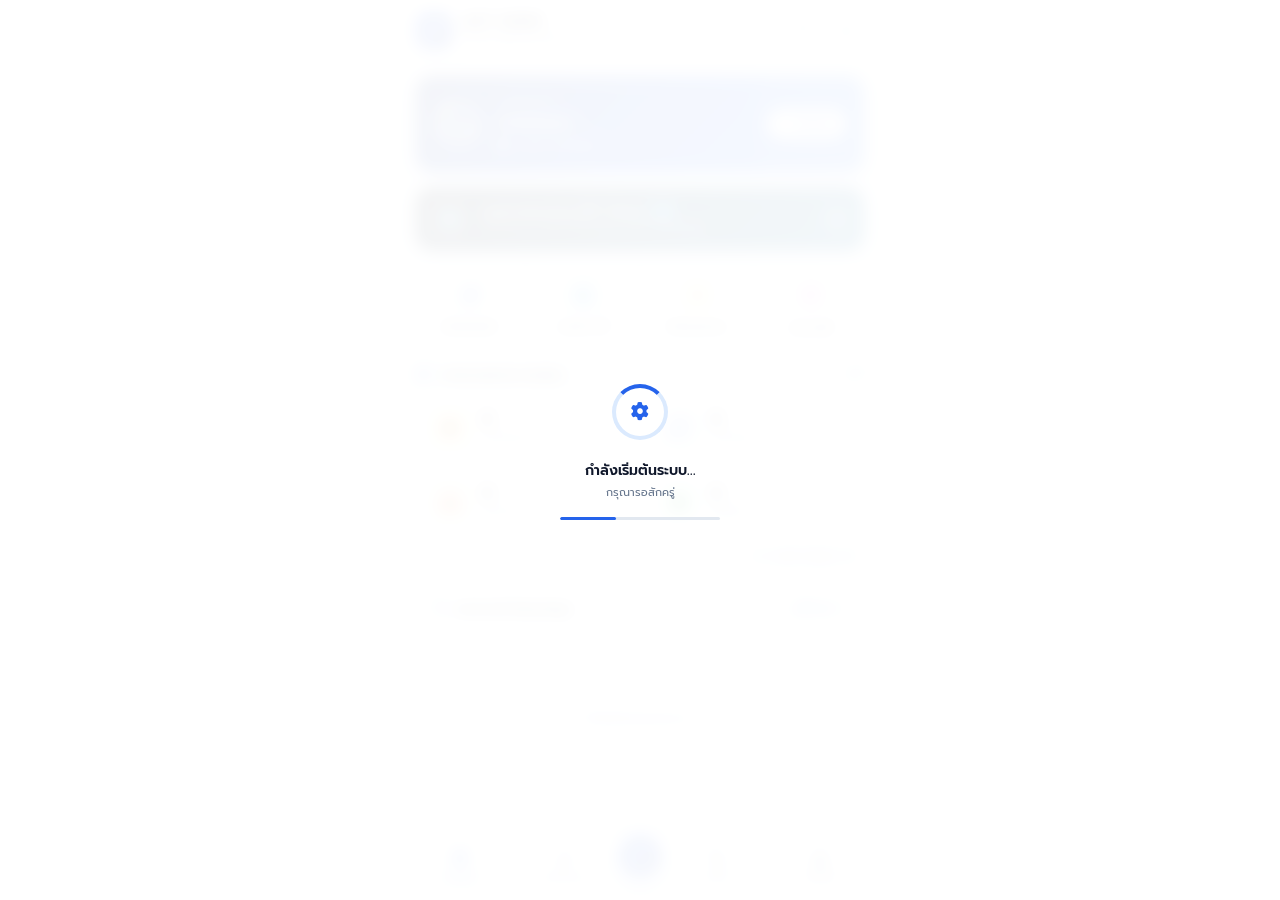
==== index.html @ ccee37ee "Create index.html" ====
<!DOCTYPE html>
<html lang="th">

<head>
  <meta charset="UTF-8" />
  <meta name="viewport" content="width=device-width, initial-scale=1.0" />
  <title>AUT CMMS - แดชบอร์ดระบบแจ้งซ่อม</title>

  <!-- Google Fonts & Central CSS -->
  <link rel="stylesheet" href="css/style.css" />

  <!-- FontAwesome -->
  <link rel="stylesheet" href="https://cdnjs.cloudflare.com/ajax/libs/font-awesome/6.7.2/css/all.min.css" />

  <!-- LINE LIFF SDK -->
  <script charset="utf-8" src="https://static.line-scdn.net/liff/edge/2/sdk.js"></script>
</head>

<body>

  <!-- =========================================================
       LOADING OVERLAY
  ========================================================== -->
  <div id="loadingOverlay">
    <div class="loading-icon-wrapper">
      <div class="loading-spinner"></div>
      <i class="fa-solid fa-gear loading-tool-icon"></i>
    </div>
    <div id="loadingText">กำลังเริ่มต้นระบบ...</div>
    <div id="loadingSubText">กรุณารอสักครู่</div>
    <div class="loading-progress">
      <div class="loading-progress-bar"></div>
    </div>
  </div>

  <!-- =========================================================
       MAIN APP CONTAINER
  ========================================================== -->
  <div class="app-container">

    <!-- Top Header -->
    <header class="app-header">
      <div class="header-brand">
        <div class="header-logo">
          <i class="fa-solid fa-wrench"></i>
        </div>
        <div>
          <h1 class="header-title">AUT CMMS</h1>
          <p class="header-subtitle">Smart Maintenance Service</p>
        </div>
      </div>
      <div class="header-actions">
        <button class="header-icon-btn" onclick="refreshDashboard()" title="รีเฟรชข้อมูล">
          <i class="fa-solid fa-rotate-right"></i>
        </button>
        <a href="profile.html" class="header-icon-btn" title="โปรไฟล์">
          <i class="fa-regular fa-user"></i>
        </a>
      </div>
    </header>

    <!-- Main Content Area -->
    <main class="main-content fade-in">

      <!-- Profile Banner Card -->
      <div class="profile-card">
        <div style="display: flex; align-items: center; gap: 14px; position: relative; z-index: 2;">
          <img id="userAvatar" src="https://ui-avatars.com/api/?name=User&background=2563eb&color=fff" alt="Avatar"
            class="profile-avatar" />
          <div style="flex: 1; min-width: 0;">
            <div style="font-size: 11px; opacity: 0.85; text-transform: uppercase; letter-spacing: 0.5px;">ยินดีต้อนรับ
            </div>
            <div id="userName"
              style="font-size: 16px; font-weight: 700; white-space: nowrap; overflow: hidden; text-overflow: ellipsis;">
              กำลังโหลด...
            </div>
            <div id="userDept" style="font-size: 11.5px; opacity: 0.9; margin-top: 2px;">
              <i class="fa-solid fa-building-user" style="margin-right: 4px;"></i>CMMS Member
            </div>
          </div>
          <a href="create-ticket.html"
            style="background: white; color: #1d4ed8; padding: 7px 12px; border-radius: 20px; font-size: 11px; font-weight: 700; text-decoration: none; display: flex; align-items: center; gap: 5px; box-shadow: 0 4px 10px rgba(0,0,0,0.15);">
            <i class="fa-solid fa-plus"></i> แจ้งซ่อม
          </a>
        </div>
      </div>

      <!-- MT Technician Quick Access Banner (สำหรับช่างซ่อมบำรุง) -->
      <a href="technician.html" style="text-decoration: none; display: block; margin-bottom: 14px;">
        <div style="background: linear-gradient(135deg, #0f172a 0%, #0369a1 100%); border-radius: var(--radius-lg); padding: 12px 14px; color: white; display: flex; align-items: center; justify-content: space-between; box-shadow: 0 4px 14px rgba(3, 105, 161, 0.25);">
          <div style="display: flex; align-items: center; gap: 12px;">
            <div style="width: 38px; height: 38px; border-radius: var(--radius-md); background: rgba(255,255,255,0.18); display: flex; align-items: center; justify-content: center; font-size: 17px; color: #38bdf8;">
              <i class="fa-solid fa-screwdriver-wrench"></i>
            </div>
            <div>
              <div style="font-size: 13px; font-weight: 700; display: flex; align-items: center; gap: 6px;">
                <span>เมนูช่างซ่อมบำรุง (MT View)</span>
                <span style="background: #38bdf8; color: #082f49; font-size: 9.5px; padding: 1px 6px; border-radius: 10px; font-weight: 800;">MT</span>
              </div>
              <div style="font-size: 11px; opacity: 0.85;">จัดการใบงาน PM, ปิดงานซ่อม CM และบันทึกผล</div>
            </div>
          </div>
          <div style="background: rgba(255,255,255,0.2); width: 28px; height: 28px; border-radius: 50%; display: flex; align-items: center; justify-content: center; font-size: 11px;">
            <i class="fa-solid fa-chevron-right"></i>
          </div>
        </div>
      </a>

      <!-- Quick Action Grid -->
      <div class="action-grid" style="grid-template-columns: repeat(4, 1fr);">
        <a href="create-ticket.html" class="action-btn">
          <div class="action-btn-icon" style="background: #eff6ff; color: #2563eb;">
            <i class="fa-solid fa-paper-plane"></i>
          </div>
          <span class="action-btn-label">แจ้งซ่อมใหม่</span>
        </a>

        <a href="technician.html" class="action-btn">
          <div class="action-btn-icon" style="background: #e0f2fe; color: #0284c7;">
            <i class="fa-solid fa-toolbox"></i>
          </div>
          <span class="action-btn-label">งานช่าง MT</span>
        </a>

        <a href="tracking.html" class="action-btn">
          <div class="action-btn-icon" style="background: #fefce8; color: #ca8a04;">
            <i class="fa-solid fa-list-check"></i>
          </div>
          <span class="action-btn-label">ติดตามสถานะ</span>
        </a>

        <button onclick="scanQRToTicket()" class="action-btn" style="border: 1px solid var(--border-color); cursor: pointer; width: 100%;">
          <div class="action-btn-icon" style="background: #fdf4ff; color: #c026d3;">
            <i class="fa-solid fa-qrcode"></i>
          </div>
          <span class="action-btn-label">สแกน QR</span>
        </button>
      </div>

      <!-- Statistics Overview Grid -->
      <div class="card-header" style="margin-top: 6px;">
        <span class="card-title">
          <i class="fa-solid fa-chart-pie" style="color: var(--primary);"></i>
          ภาพรวมสถานะงานซ่อม
        </span>
        <span style="font-size: 11px; color: var(--text-muted);" id="statUpdateDate">วันนี้</span>
      </div>

      <div class="stats-grid">
        <!-- รอดำเนินการ -->
        <a href="tracking.html?status=pending" style="text-decoration: none;" class="stat-box">
          <div class="stat-icon" style="background: #fef3c7; color: #b45309;">
            <i class="fa-solid fa-clock"></i>
          </div>
          <div>
            <div id="statPending" class="stat-value">0</div>
            <div class="stat-label">รอดำเนินการ</div>
          </div>
        </a>

        <!-- กำลังซ่อม -->
        <a href="tracking.html?status=progress" style="text-decoration: none;" class="stat-box">
          <div class="stat-icon" style="background: #dbeafe; color: #1d4ed8;">
            <i class="fa-solid fa-wrench"></i>
          </div>
          <div>
            <div id="statProgress" class="stat-value">0</div>
            <div class="stat-label">กำลังซ่อม</div>
          </div>
        </a>

        <!-- รออะไหล่ -->
        <a href="tracking.html?status=waiting" style="text-decoration: none;" class="stat-box">
          <div class="stat-icon" style="background: #ffedd5; color: #c2410c;">
            <i class="fa-solid fa-boxes-stacked"></i>
          </div>
          <div>
            <div id="statWaiting" class="stat-value">0</div>
            <div class="stat-label">รออะไหล่</div>
          </div>
        </a>

        <!-- เสร็จสิ้น -->
        <a href="tracking.html?status=completed" style="text-decoration: none;" class="stat-box">
          <div class="stat-icon" style="background: #dcfce7; color: #15803d;">
            <i class="fa-solid fa-circle-check"></i>
          </div>
          <div>
            <div id="statCompleted" class="stat-value">0</div>
            <div class="stat-label">เสร็จสิ้น</div>
          </div>
        </a>
      </div>

      <!-- Subtle Rejected Count -->
      <div style="margin-top: -6px; margin-bottom: 12px; display: flex; justify-content: flex-end; align-items: center;">
        <a href="tracking.html?status=rejected" style="display: inline-flex; align-items: center; gap: 6px; font-size: 11.5px; color: var(--text-muted); text-decoration: none; padding: 3px 10px; background: #f8fafc; border: 1px solid var(--border-color); border-radius: var(--radius-full); transition: all 0.2s;">
          <i class="fa-solid fa-ban" style="font-size: 11px; color: #94a3b8;"></i>
          <span>ยกเลิก/ปฏิเสธ:</span>
          <span id="statReject" style="font-weight: 700; color: #64748b;">0</span>
        </a>
      </div>

      <!-- Recent Tickets Section -->
      <div class="card" style="margin-top: 10px;">
        <div class="card-header">
          <span class="card-title">
            <i class="fa-solid fa-clock-rotate-left" style="color: var(--primary);"></i>
            รายการแจ้งซ่อมล่าสุด
          </span>
          <a href="tracking.html"
            style="font-size: 11.5px; color: var(--primary); text-decoration: none; font-weight: 600;">
            ดูทั้งหมด <i class="fa-solid fa-angle-right"></i>
          </a>
        </div>

        <div id="recentTicketsList">
          <div class="empty-state">
            <i class="fa-solid fa-spinner fa-spin"></i>
            <p>กำลังโหลดรายการ...</p>
          </div>
        </div>
      </div>

    </main>

    <!-- Bottom Navigation Bar -->
    <nav class="bottom-nav">
      <a href="index.html" class="nav-item active">
        <i class="fa-solid fa-house"></i>
        <span>หน้าหลัก</span>
      </a>

      <a href="tracking.html" class="nav-item">
        <i class="fa-solid fa-list-check"></i>
        <span>ติดตามงาน</span>
      </a>

      <a href="create-ticket.html" class="nav-item-highlight" title="แจ้งซ่อม">
        <i class="fa-solid fa-plus"></i>
      </a>

      <a href="tracking.html?filter=history" class="nav-item">
        <i class="fa-solid fa-clock-rotate-left"></i>
        <span>ประวัติ</span>
      </a>

      <a href="profile.html" class="nav-item">
        <i class="fa-solid fa-user"></i>
        <span>โปรไฟล์</span>
      </a>
    </nav>

  </div>

  <!-- Shared Scripts -->
  <script src="js/liff-auth.js"></script>
  <script src="js/api.js"></script>

  <script>
    let activeUser = null;

    // เริ่มต้นระบบ LIFF เมื่อเปิดหน้า
    window.addEventListener("load", async () => {
      LiffAuth.showLoading("กำลังโหลดแดชบอร์ด...", "กรุณารอสักครู่");

      try {
        activeUser = await LiffAuth.init({
          requiredAuth: false,
          onReady: (user) => {
            renderUserProfile(user);
          }
        });

        await loadDashboardData();
      } catch (err) {
        console.error("Dashboard Init Error:", err);
      } finally {
        LiffAuth.hideLoading();
      }
    });

    function renderUserProfile(user) {
      if (!user) return;
      const nameEl = document.getElementById("userName");
      const avatarEl = document.getElementById("userAvatar");
      const deptEl = document.getElementById("userDept");

      // ตรวจสอบข้อมูลจาก Sheet Users cache ถ้ามี
      let sheetProfile = {};
      if (user.userId) {
        try {
          const cached = localStorage.getItem(`cmms_user_sheet_${user.userId}`);
          if (cached) sheetProfile = JSON.parse(cached);
        } catch (e) { }
      }

      const displayName = sheetProfile.display_name || user.display_name || user.displayName || "ผู้ใช้งาน LINE";
      const deptCode = sheetProfile.dept_code || user.dept_code || "";
      const avatarUrl = sheetProfile.picture_url || user.pictureUrl || "";

      if (nameEl) nameEl.textContent = displayName;
      if (avatarEl && avatarUrl) avatarEl.src = avatarUrl;
      if (deptEl) {
        deptEl.innerHTML = `<i class="fa-solid fa-building-user" style="margin-right: 4px;"></i>${deptCode ? `แผนก ${deptCode}` : "CMMS Member"}`;
      }
    }

    async function loadDashboardData() {
      const userId = activeUser ? activeUser.userId : "";

      try {
        // ดึงรายการงานเพื่อคำนวณสถิติและแสดงรายการล่าสุด
        const res = await CmmsApi.getTickets(userId);

        let tickets = [];
        if (res && res.status === "success" && Array.isArray(res.data)) {
          tickets = res.data;
        } else if (Array.isArray(res)) {
          tickets = res;
        }

        renderStats(tickets);
        renderRecentTickets(tickets);

      } catch (e) {
        console.warn("Could not fetch remote tickets, displaying fallback state:", e);
        renderRecentTickets([]);
      }
    }

    function renderStats(tickets) {
      let pending = 0;
      let progress = 0;
      let waiting = 0;
      let completed = 0;
      let reject = 0;

      tickets.forEach(t => {
        const s = (t.status || t.Status || "").toLowerCase();
        if (s.includes("wait") || s.includes("รออะไหล่")) {
          waiting++;
        } else if (s.includes("prog") || s.includes("ซ่อม") || s.includes("กำลัง")) {
          progress++;
        } else if (s.includes("comp") || s.includes("เสร็จ") || s.includes("เรียบร้อย") || s.includes("done")) {
          completed++;
        } else if (s.includes("reject") || s.includes("ยกเลิก") || s.includes("ปฏิเสธ") || s.includes("ไม่อนุมัติ")) {
          reject++;
        } else if (s.includes("pending") || s.includes("รอดำเนินการ")) {
          pending++;
        } else {
          pending++;
        }
      });

      document.getElementById("statPending").textContent = pending;
      document.getElementById("statProgress").textContent = progress;
      document.getElementById("statWaiting").textContent = waiting;
      document.getElementById("statCompleted").textContent = completed;
      if (document.getElementById("statReject")) {
        document.getElementById("statReject").textContent = reject;
      }
    }

    function renderRecentTickets(tickets) {
      const listEl = document.getElementById("recentTicketsList");
      if (!listEl) return;

      if (!tickets || tickets.length === 0) {
        listEl.innerHTML = `
          <div class="empty-state">
            <i class="fa-solid fa-inbox"></i>
            <p style="font-size: 12px; margin-top: 4px;">ยังไม่มีรายการแจ้งซ่อม</p>
            <a href="create-ticket.html" class="btn-primary" style="margin-top: 12px; display: inline-flex; width: auto; padding: 6px 16px; font-size: 12px; text-decoration: none;">
              <i class="fa-solid fa-plus"></i> เริ่มต้นแจ้งซ่อม
            </a>
          </div>
        `;
        return;
      }

      // แสดง 3-5 รายการล่าสุด
      const recents = tickets.slice(0, 4);
      let html = "";

      recents.forEach(t => {
        const ticketNo = t.ticketNo || t.id || t.TicketNo || "TICKET";
        const asset = t.assetCode || t.machineName || t.AssetCode || "เครื่องจักรทั่วไป";
        const desc = t.symptom || t.description || t.Problem || "-";
        const date = t.date || t.createdAt || t.Date || "";
        const status = t.status || t.Status || "รอดำเนินการ";

        let badgeClass = "badge-pending";
        const s = status.toLowerCase();
        if (s.includes("กำลัง") || s.includes("prog")) badgeClass = "badge-progress";
        else if (s.includes("รอ") && s.includes("อะไหล่")) badgeClass = "badge-waiting";
        else if (s.includes("เสร็จ") || s.includes("comp")) badgeClass = "badge-completed";
        else if (s.includes("ยกเลิก") || s.includes("reject")) badgeClass = "badge-rejected";

        html += `
          <div class="ticket-card" onclick="window.location.href='tracking.html?ticket=${encodeURIComponent(ticketNo)}'">
            <div class="ticket-header">
              <span class="ticket-no">#${ticketNo}</span>
              <span class="badge ${badgeClass}">${status}</span>
            </div>
            <div class="ticket-body">
              <div style="font-weight: 600; color: var(--text-main); margin-bottom: 2px;">
                <i class="fa-solid fa-cube" style="color: var(--primary); margin-right: 4px; font-size: 11px;"></i>
                ${asset}
              </div>
              <div style="font-size: 11.5px; color: var(--text-muted); line-height: 1.4;">
                ${desc}
              </div>
            </div>
            <div class="ticket-footer">
              <span><i class="fa-regular fa-clock" style="margin-right: 3px;"></i>${date}</span>
              <span style="color: var(--primary); font-weight: 600;">ดูรายละเอียด <i class="fa-solid fa-chevron-right" style="font-size: 9px;"></i></span>
            </div>
          </div>
        `;
      });

      listEl.innerHTML = html;
    }

    async function scanQRToTicket() {
      try {
        const scanned = await LiffAuth.scanQRCode();
        if (scanned) {
          window.location.href = `create-ticket.html?asset=${encodeURIComponent(scanned)}`;
        }
      } catch (e) {
        alert(e.message || "ไม่สามารถเปิดกล้องสแกน QR ได้");
      }
    }

    async function refreshDashboard() {
      LiffAuth.showLoading("กำลังอัปเดตข้อมูล...", "กรุณารอสักครู่");
      await loadDashboardData();
      LiffAuth.hideLoading();
    }
  </script>
</body>

</html>
---- css/style.css ----
/* ==========================================================================
   AUT CMMS - Smart Service Central Stylesheet
   ========================================================================== */

@import url('https://fonts.googleapis.com/css2?family=Prompt:wght@300;400;500;600;700&display=swap');

:root {
  --primary: #2563eb;
  --primary-hover: #1d4ed8;
  --primary-light: #eff6ff;
  --primary-gradient: linear-gradient(135deg, #2563eb 0%, #1d4ed8 50%, #1e40af 100%);
  --secondary: #64748b;
  --success: #10b981;
  --success-light: #ecfdf5;
  --warning: #f59e0b;
  --warning-light: #fffbeb;
  --danger: #ef4444;
  --danger-light: #fef2f2;
  --info: #06b6d4;
  --info-light: #ecfeff;
  
  --bg-main: #f8fafc;
  --bg-card: #ffffff;
  --text-main: #0f172a;
  --text-muted: #64748b;
  --text-sub: #94a3b8;
  --border-color: #e2e8f0;
  
  --shadow-sm: 0 1px 2px 0 rgb(0 0 0 / 0.05);
  --shadow-md: 0 4px 6px -1px rgb(0 0 0 / 0.1), 0 2px 4px -2px rgb(0 0 0 / 0.1);
  --shadow-lg: 0 10px 15px -3px rgb(0 0 0 / 0.1), 0 4px 6px -4px rgb(0 0 0 / 0.1);
  --shadow-glow: 0 10px 25px -5px rgba(37, 99, 235, 0.25);
  
  --radius-sm: 8px;
  --radius-md: 12px;
  --radius-lg: 16px;
  --radius-full: 9999px;
  
  --header-height: 60px;
  --bottom-nav-height: 65px;
}

* {
  box-sizing: border-box;
  margin: 0;
  padding: 0;
  -webkit-tap-highlight-color: transparent;
}

html, body {
  width: 100%;
  min-height: 100%;
  background-color: var(--bg-main);
  color: var(--text-main);
  font-family: 'Prompt', -apple-system, BlinkMacSystemFont, "Segoe UI", Roboto, sans-serif;
  font-size: 14px;
  line-height: 1.5;
  -webkit-font-smoothing: antialiased;
}

/* ==========================================================================
   Layout & Container
   ========================================================================== */
.app-container {
  max-width: 480px;
  margin: 0 auto;
  min-height: 100vh;
  background-color: var(--bg-main);
  position: relative;
  display: flex;
  flex-direction: column;
  box-shadow: 0 0 30px rgba(0, 0, 0, 0.04);
}

.main-content {
  flex: 1;
  padding: 16px;
  padding-bottom: calc(var(--bottom-nav-height) + 20px);
}

/* ==========================================================================
   Header Bar
   ========================================================================== */
.app-header {
  position: sticky;
  top: 0;
  z-index: 40;
  background: rgba(255, 255, 255, 0.95);
  backdrop-filter: blur(12px);
  border-bottom: 1px solid var(--border-color);
  height: var(--header-height);
  display: flex;
  align-items: center;
  justify-content: space-between;
  padding: 0 16px;
}

.header-brand {
  display: flex;
  align-items: center;
  gap: 10px;
}

.header-logo {
  width: 36px;
  height: 36px;
  border-radius: var(--radius-md);
  background: var(--primary-gradient);
  display: flex;
  align-items: center;
  justify-content: center;
  color: white;
  font-size: 16px;
  box-shadow: 0 4px 10px rgba(37, 99, 235, 0.25);
}

.header-title {
  font-size: 15px;
  font-weight: 700;
  color: var(--text-main);
  line-height: 1.2;
}

.header-subtitle {
  font-size: 11px;
  color: var(--text-muted);
  font-weight: 400;
}

.header-actions {
  display: flex;
  align-items: center;
  gap: 8px;
}

.header-icon-btn {
  width: 36px;
  height: 36px;
  border-radius: var(--radius-md);
  border: 1px solid var(--border-color);
  background: white;
  color: var(--text-muted);
  display: flex;
  align-items: center;
  justify-content: center;
  cursor: pointer;
  transition: all 0.2s;
}

.header-icon-btn:hover, .header-icon-btn:active {
  background: var(--primary-light);
  color: var(--primary);
  border-color: #bfdbfe;
}

/* ==========================================================================
   Bottom Navigation Bar
   ========================================================================== */
.bottom-nav {
  position: fixed;
  bottom: 0;
  left: 50%;
  transform: translateX(-50%);
  width: 100%;
  max-width: 480px;
  height: var(--bottom-nav-height);
  background: rgba(255, 255, 255, 0.96);
  backdrop-filter: blur(16px);
  border-top: 1px solid var(--border-color);
  display: flex;
  align-items: center;
  justify-content: space-around;
  padding: 0 8px;
  z-index: 50;
  box-shadow: 0 -4px 16px rgba(0, 0, 0, 0.03);
}

.nav-item {
  display: flex;
  flex-direction: column;
  align-items: center;
  justify-content: center;
  gap: 3px;
  color: var(--text-muted);
  text-decoration: none;
  font-size: 10px;
  font-weight: 500;
  padding: 6px 12px;
  border-radius: var(--radius-md);
  transition: all 0.2s ease;
  flex: 1;
}

.nav-item i {
  font-size: 16px;
  transition: transform 0.2s ease;
}

.nav-item.active {
  color: var(--primary);
  font-weight: 600;
}

.nav-item.active i {
  transform: translateY(-2px);
}

.nav-item-highlight {
  position: relative;
  top: -12px;
  background: var(--primary-gradient);
  color: white !important;
  width: 48px;
  height: 48px;
  border-radius: var(--radius-full);
  display: flex;
  align-items: center;
  justify-content: center;
  box-shadow: 0 8px 16px rgba(37, 99, 235, 0.35);
  border: 3px solid white;
  flex: 0 0 48px;
  transition: transform 0.2s cubic-bezier(0.34, 1.56, 0.64, 1);
}

.nav-item-highlight:active {
  transform: scale(0.92);
}

.nav-item-highlight i {
  font-size: 18px;
  color: white;
}

/* ==========================================================================
   Cards & UI Components
   ========================================================================== */
.card {
  background: var(--bg-card);
  border-radius: var(--radius-lg);
  border: 1px solid var(--border-color);
  padding: 16px;
  margin-bottom: 14px;
  box-shadow: var(--shadow-sm);
}

.card-header {
  display: flex;
  align-items: center;
  justify-content: space-between;
  margin-bottom: 12px;
}

.card-title {
  font-size: 13px;
  font-weight: 700;
  color: var(--text-main);
  display: flex;
  align-items: center;
  gap: 8px;
}

/* Profile Hero Card */
.profile-card {
  background: linear-gradient(135deg, #1e3a8a 0%, #2563eb 50%, #3b82f6 100%);
  color: white;
  border-radius: var(--radius-lg);
  padding: 18px;
  margin-bottom: 16px;
  box-shadow: var(--shadow-glow);
  position: relative;
  overflow: hidden;
}

.profile-card::before {
  content: "";
  position: absolute;
  top: -50%;
  right: -20%;
  width: 200px;
  height: 200px;
  border-radius: 50%;
  background: rgba(255, 255, 255, 0.08);
  pointer-events: none;
}

.profile-avatar {
  width: 48px;
  height: 48px;
  border-radius: var(--radius-full);
  border: 2px solid rgba(255, 255, 255, 0.8);
  object-fit: cover;
  background: rgba(255, 255, 255, 0.2);
}

/* Quick Stats Grid */
.stats-grid {
  display: grid;
  grid-template-columns: repeat(2, 1fr);
  gap: 10px;
  margin-bottom: 16px;
}

.stat-box {
  background: white;
  border: 1px solid var(--border-color);
  border-radius: var(--radius-md);
  padding: 12px 14px;
  display: flex;
  align-items: center;
  gap: 12px;
  box-shadow: var(--shadow-sm);
  transition: transform 0.15s ease, border-color 0.15s ease;
}

.stat-box:active {
  transform: scale(0.98);
}

.stat-icon {
  width: 38px;
  height: 38px;
  border-radius: var(--radius-md);
  display: flex;
  align-items: center;
  justify-content: center;
  font-size: 16px;
}

.stat-value {
  font-size: 18px;
  font-weight: 700;
  color: var(--text-main);
  line-height: 1.1;
}

.stat-label {
  font-size: 11px;
  color: var(--text-muted);
}

/* Quick Actions Grid */
.action-grid {
  display: grid;
  grid-template-columns: repeat(4, 1fr);
  gap: 8px;
  margin-bottom: 16px;
}

.action-btn {
  background: white;
  border: 1px solid var(--border-color);
  border-radius: var(--radius-md);
  padding: 12px 6px;
  display: flex;
  flex-direction: column;
  align-items: center;
  justify-content: center;
  gap: 6px;
  text-decoration: none;
  color: var(--text-main);
  box-shadow: var(--shadow-sm);
  transition: all 0.2s;
}

.action-btn:active {
  transform: scale(0.95);
  background: var(--primary-light);
}

.action-btn-icon {
  width: 36px;
  height: 36px;
  border-radius: var(--radius-md);
  display: flex;
  align-items: center;
  justify-content: center;
  font-size: 16px;
}

.action-btn-label {
  font-size: 10.5px;
  font-weight: 600;
  text-align: center;
}

/* ==========================================================================
   Form Controls
   ========================================================================== */
.form-group {
  margin-bottom: 14px;
}

.form-label {
  display: block;
  font-size: 11px;
  font-weight: 600;
  color: var(--text-muted);
  margin-bottom: 6px;
}

.form-label .required {
  color: var(--danger);
  margin-left: 2px;
}

.form-input, .form-select, .form-textarea {
  width: 100%;
  padding: 10px 14px;
  background-color: #f8fafc;
  border: 1px solid var(--border-color);
  border-radius: var(--radius-md);
  color: var(--text-main);
  font-family: inherit;
  font-size: 13px;
  transition: all 0.2s;
  outline: none;
}

.form-input:focus, .form-select:focus, .form-textarea:focus {
  background-color: #ffffff;
  border-color: var(--primary);
  box-shadow: 0 0 0 3px rgba(37, 99, 235, 0.12);
}

.form-textarea {
  resize: vertical;
  min-height: 80px;
}

/* Primary Button */
.btn-primary {
  width: 100%;
  padding: 12px 18px;
  background: var(--primary-gradient);
  color: white;
  border: none;
  border-radius: var(--radius-md);
  font-size: 13px;
  font-weight: 600;
  cursor: pointer;
  display: flex;
  align-items: center;
  justify-content: center;
  gap: 8px;
  box-shadow: var(--shadow-md);
  transition: all 0.2s;
}

.btn-primary:active {
  transform: scale(0.98);
}

.btn-primary:disabled {
  opacity: 0.6;
  cursor: not-allowed;
}

/* Status Badges */
.badge {
  display: inline-flex;
  align-items: center;
  gap: 4px;
  padding: 3px 8px;
  border-radius: var(--radius-full);
  font-size: 10.5px;
  font-weight: 600;
}

.badge-pending {
  background: #fef3c7;
  color: #92400e;
}

.badge-progress {
  background: #dbeafe;
  color: #1e40af;
}

.badge-waiting {
  background: #ffedd5;
  color: #9a3412;
}

.badge-completed {
  background: #dcfce7;
  color: #166534;
}

.badge-rejected {
  background: #fee2e2;
  color: #991b1b;
}

/* ==========================================================================
   Ticket Items
   ========================================================================== */
.ticket-card {
  background: white;
  border: 1px solid var(--border-color);
  border-radius: var(--radius-md);
  padding: 14px;
  margin-bottom: 10px;
  box-shadow: var(--shadow-sm);
  transition: all 0.2s;
  cursor: pointer;
}

.ticket-card:active {
  background: #f8fafc;
  transform: scale(0.99);
}

.ticket-header {
  display: flex;
  align-items: center;
  justify-content: space-between;
  margin-bottom: 8px;
}

.ticket-no {
  font-size: 13px;
  font-weight: 700;
  color: var(--primary);
}

.ticket-body {
  font-size: 12px;
  color: var(--text-main);
  margin-bottom: 8px;
}

.ticket-footer {
  display: flex;
  align-items: center;
  justify-content: space-between;
  font-size: 10.5px;
  color: var(--text-sub);
  border-top: 1px dashed var(--border-color);
  padding-top: 8px;
}

/* ==========================================================================
   Loading Overlay
   ========================================================================== */
#loadingOverlay {
  position: fixed;
  inset: 0;
  width: 100%;
  height: 100%;
  background: rgba(255, 255, 255, 0.95);
  backdrop-filter: blur(8px);
  display: flex;
  flex-direction: column;
  align-items: center;
  justify-content: center;
  padding: 24px;
  z-index: 999999;
  opacity: 1;
  visibility: visible;
  transition: opacity 0.25s ease, visibility 0.25s ease;
}

#loadingOverlay.loading-hide {
  opacity: 0;
  visibility: hidden;
  pointer-events: none;
}

.loading-icon-wrapper {
  position: relative;
  width: 64px;
  height: 64px;
  display: flex;
  align-items: center;
  justify-content: center;
}

.loading-spinner {
  width: 56px;
  height: 56px;
  border: 4px solid #dbeafe;
  border-top-color: var(--primary);
  border-radius: 50%;
  animation: spin 0.8s linear infinite;
}

.loading-tool-icon {
  position: absolute;
  color: var(--primary);
  font-size: 18px;
}

#loadingText {
  margin-top: 16px;
  color: var(--text-main);
  font-size: 14px;
  font-weight: 600;
  text-align: center;
}

#loadingSubText {
  margin-top: 4px;
  color: var(--text-muted);
  font-size: 11px;
  text-align: center;
}

.loading-progress {
  width: 160px;
  height: 3px;
  margin-top: 16px;
  background: #e2e8f0;
  border-radius: var(--radius-full);
  overflow: hidden;
}

.loading-progress-bar {
  width: 35%;
  height: 100%;
  background: var(--primary);
  border-radius: var(--radius-full);
  animation: progressAnim 1.4s ease-in-out infinite;
}

@keyframes spin {
  to { transform: rotate(360deg); }
}

@keyframes progressAnim {
  0% { transform: translateX(-120%); }
  50% { transform: translateX(180%); }
  100% { transform: translateX(400%); }
}

/* ==========================================================================
   Animations & Utilities
   ========================================================================== */
.fade-in {
  animation: fadeIn 0.3s ease-in-out;
}

@keyframes fadeIn {
  from { opacity: 0; transform: translateY(6px); }
  to { opacity: 1; transform: translateY(0); }
}

.empty-state {
  text-align: center;
  padding: 32px 16px;
  color: var(--text-muted);
}

.empty-state i {
  font-size: 36px;
  color: #cbd5e1;
  margin-bottom: 10px;
}
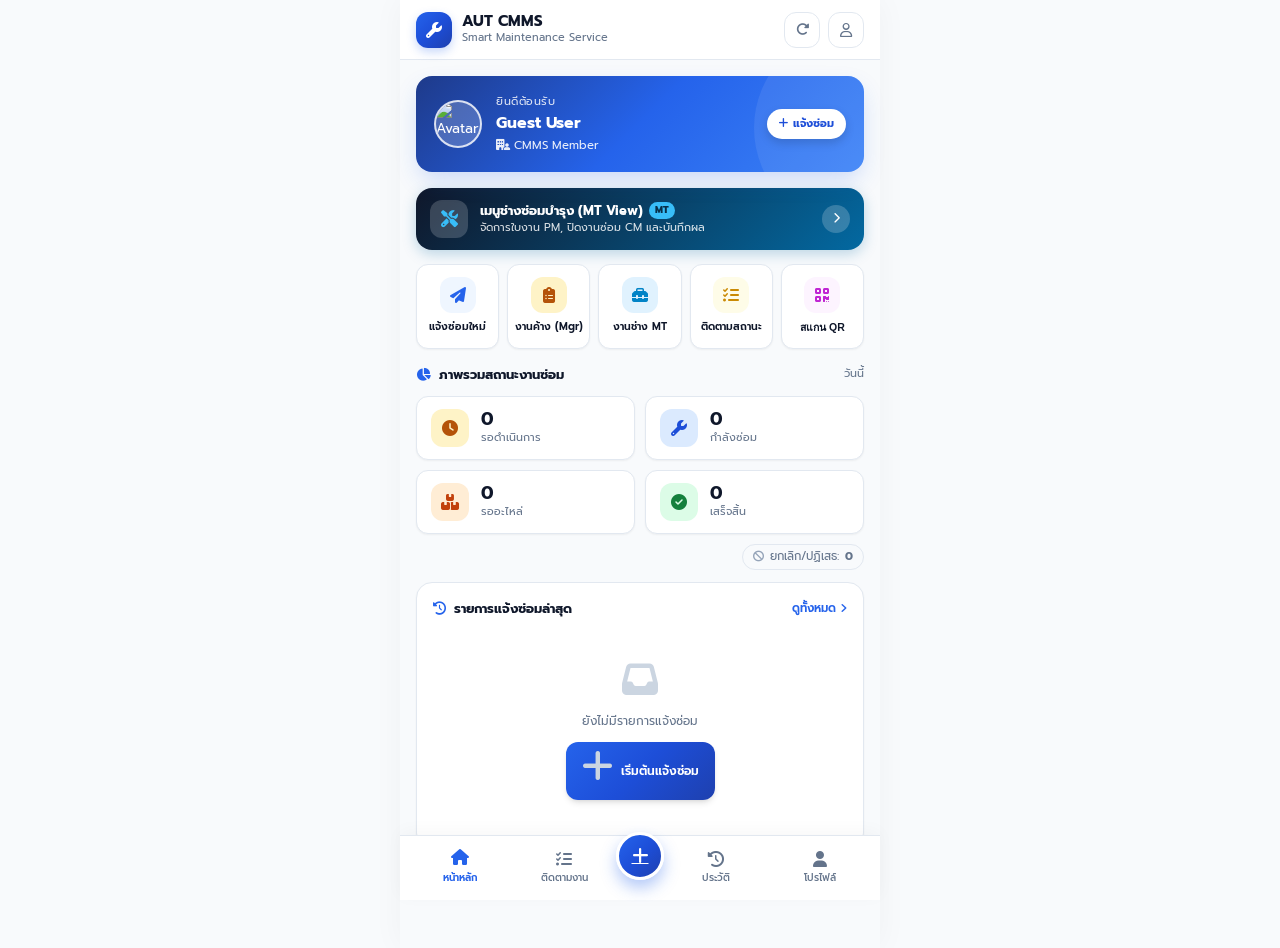
==== commit a1e97aa4: "Update index.html" ====
--- a/index.html
+++ b/index.html
@@ -107,7 +107,7 @@
       </a>
 
       <!-- Quick Action Grid -->
-      <div class="action-grid" style="grid-template-columns: repeat(4, 1fr);">
+      <div class="action-grid" style="grid-template-columns: repeat(5, 1fr);">
         <a href="create-ticket.html" class="action-btn">
           <div class="action-btn-icon" style="background: #eff6ff; color: #2563eb;">
             <i class="fa-solid fa-paper-plane"></i>
@@ -115,6 +115,12 @@
           <span class="action-btn-label">แจ้งซ่อมใหม่</span>
         </a>
 
+        <a href="pending-tasks.html" class="action-btn">
+          <div class="action-btn-icon" style="background: #fef3c7; color: #b45309;">
+            <i class="fa-solid fa-clipboard-list"></i>
+          </div>
+          <span class="action-btn-label">งานค้าง (Mgr)</span>
+        </a>
         <a href="technician.html" class="action-btn">
           <div class="action-btn-icon" style="background: #e0f2fe; color: #0284c7;">
             <i class="fa-solid fa-toolbox"></i>
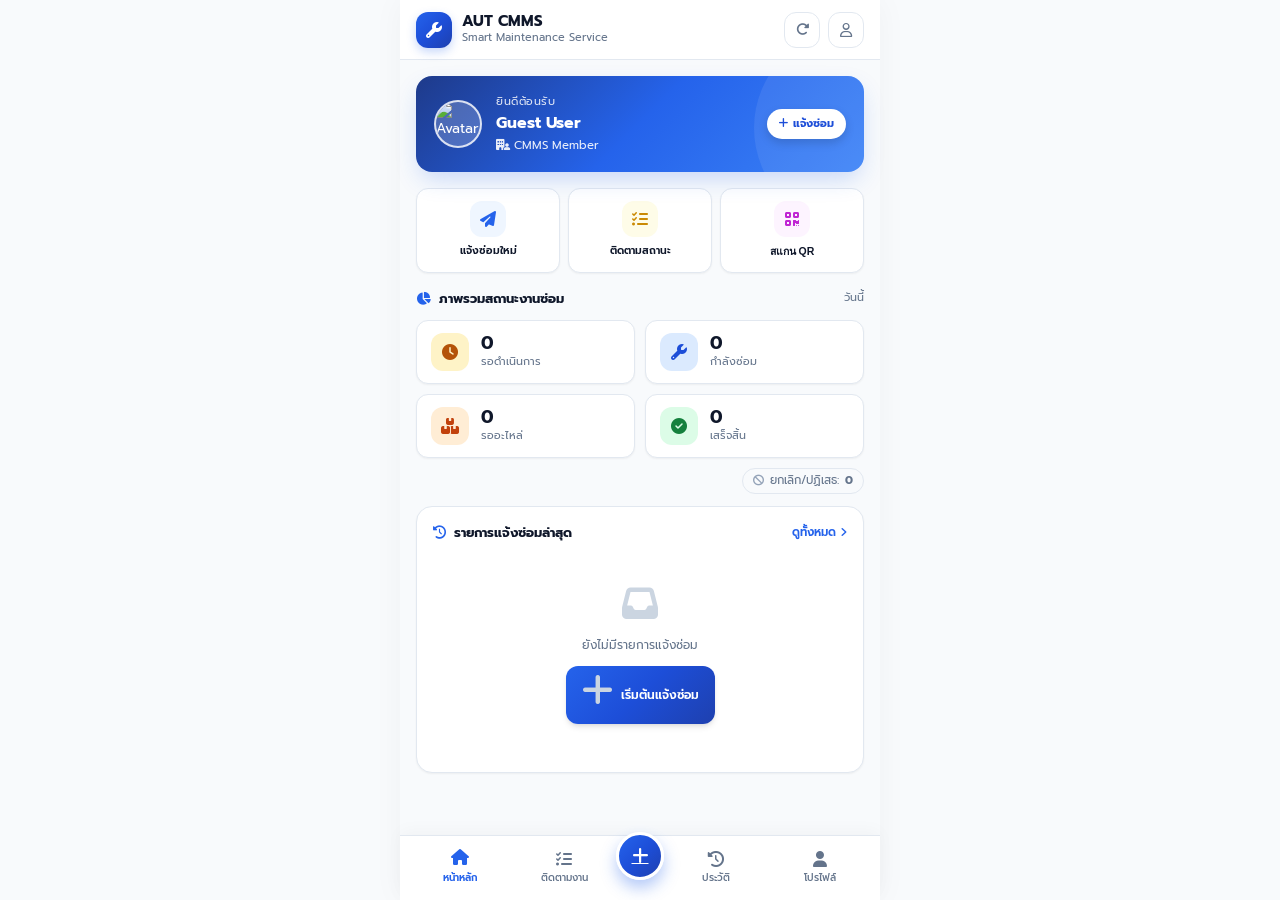
==== commit 155bda42: "ีupdate user login" ====
--- a/index.html
+++ b/index.html
@@ -85,8 +85,29 @@
         </div>
       </div>
 
-      <!-- MT Technician Quick Access Banner (สำหรับช่างซ่อมบำรุง) -->
-      <a href="technician.html" style="text-decoration: none; display: block; margin-bottom: 14px;">
+      <!-- Manager Quick Access Banner (สำหรับ Manager / Admin แสดงเมื่อมีสิทธิ์) -->
+      <a id="managerBanner" href="pending-tasks.html?tab=approvals" style="text-decoration: none; display: none; margin-bottom: 14px;">
+        <div style="background: linear-gradient(135deg, #1e1b4b 0%, #4338ca 100%); border-radius: var(--radius-lg); padding: 12px 14px; color: white; display: flex; align-items: center; justify-content: space-between; box-shadow: 0 4px 14px rgba(67, 56, 202, 0.25);">
+          <div style="display: flex; align-items: center; gap: 12px;">
+            <div style="width: 38px; height: 38px; border-radius: var(--radius-md); background: rgba(255,255,255,0.18); display: flex; align-items: center; justify-content: center; font-size: 17px; color: #a5b4fc;">
+              <i class="fa-solid fa-stamp"></i>
+            </div>
+            <div>
+              <div style="font-size: 13px; font-weight: 700; display: flex; align-items: center; gap: 6px;">
+                <span>เมนูหัวหน้างาน (Manager Dispatch)</span>
+                <span id="managerPendingBadge" style="background: #f59e0b; color: #78350f; font-size: 9.5px; padding: 1px 6px; border-radius: 10px; font-weight: 800;">0 รออนุมัติ</span>
+              </div>
+              <div id="managerBannerSubtext" style="font-size: 11px; opacity: 0.85;">ตรวจสอบงานซ่อมที่เสร็จสิ้น และมอบหมายงานค้าง</div>
+            </div>
+          </div>
+          <div style="background: rgba(255,255,255,0.2); width: 28px; height: 28px; border-radius: 50%; display: flex; align-items: center; justify-content: center; font-size: 11px;">
+            <i class="fa-solid fa-chevron-right"></i>
+          </div>
+        </div>
+      </a>
+
+      <!-- MT Technician Quick Access Banner (สำหรับช่างซ่อมบำรุง / Manager) -->
+      <a id="technicianBanner" href="technician.html" style="text-decoration: none; display: none; margin-bottom: 14px;">
         <div style="background: linear-gradient(135deg, #0f172a 0%, #0369a1 100%); border-radius: var(--radius-lg); padding: 12px 14px; color: white; display: flex; align-items: center; justify-content: space-between; box-shadow: 0 4px 14px rgba(3, 105, 161, 0.25);">
           <div style="display: flex; align-items: center; gap: 12px;">
             <div style="width: 38px; height: 38px; border-radius: var(--radius-md); background: rgba(255,255,255,0.18); display: flex; align-items: center; justify-content: center; font-size: 17px; color: #38bdf8;">
@@ -107,35 +128,36 @@
       </a>
 
       <!-- Quick Action Grid -->
-      <div class="action-grid" style="grid-template-columns: repeat(5, 1fr);">
-        <a href="create-ticket.html" class="action-btn">
+      <div id="actionGrid" class="action-grid" style="grid-template-columns: repeat(3, 1fr);">
+        <a id="btnNewTicket" href="create-ticket.html" class="action-btn">
           <div class="action-btn-icon" style="background: #eff6ff; color: #2563eb;">
             <i class="fa-solid fa-paper-plane"></i>
           </div>
           <span class="action-btn-label">แจ้งซ่อมใหม่</span>
         </a>
 
-        <a href="pending-tasks.html" class="action-btn">
+        <a id="btnPendingTasks" href="pending-tasks.html" class="action-btn" style="display: none;">
           <div class="action-btn-icon" style="background: #fef3c7; color: #b45309;">
             <i class="fa-solid fa-clipboard-list"></i>
           </div>
           <span class="action-btn-label">งานค้าง (Mgr)</span>
         </a>
-        <a href="technician.html" class="action-btn">
+
+        <a id="btnTechTasks" href="technician.html" class="action-btn" style="display: none;">
           <div class="action-btn-icon" style="background: #e0f2fe; color: #0284c7;">
             <i class="fa-solid fa-toolbox"></i>
           </div>
           <span class="action-btn-label">งานช่าง MT</span>
         </a>
 
-        <a href="tracking.html" class="action-btn">
+        <a id="btnTracking" href="tracking.html" class="action-btn">
           <div class="action-btn-icon" style="background: #fefce8; color: #ca8a04;">
             <i class="fa-solid fa-list-check"></i>
           </div>
           <span class="action-btn-label">ติดตามสถานะ</span>
         </a>
 
-        <button onclick="scanQRToTicket()" class="action-btn" style="border: 1px solid var(--border-color); cursor: pointer; width: 100%;">
+        <button id="btnScanQR" onclick="scanQRToTicket()" class="action-btn" style="border: 1px solid var(--border-color); cursor: pointer; width: 100%;">
           <div class="action-btn-icon" style="background: #fdf4ff; color: #c026d3;">
             <i class="fa-solid fa-qrcode"></i>
           </div>
@@ -275,8 +297,13 @@
           requiredAuth: false,
           onReady: (user) => {
             renderUserProfile(user);
+            setupRolePermissions(user);
           }
         });
+
+        if (activeUser) {
+          setupRolePermissions(activeUser);
+        }
 
         await loadDashboardData();
       } catch (err) {
@@ -309,6 +336,86 @@
       if (avatarEl && avatarUrl) avatarEl.src = avatarUrl;
       if (deptEl) {
         deptEl.innerHTML = `<i class="fa-solid fa-building-user" style="margin-right: 4px;"></i>${deptCode ? `แผนก ${deptCode}` : "CMMS Member"}`;
+      }
+    }
+
+    /**
+     * กำหนดการแสดงผลเมนูและแบนเนอร์ตาม Role ของผู้ใช้งาน
+     * - User ทั่วไป: แสดง 3 ปุ่ม (แจ้งซ่อม, ติดตามสถานะ, สแกน QR) | ซ่อนงานค้าง Mgr และงานช่าง MT
+     * - Technician: แสดง 4 ปุ่ม (แจ้งซ่อม, งานช่าง MT, ติดตามสถานะ, สแกน QR) | แสดงแบนเนอร์ช่าง | ซ่อนงานค้าง Mgr
+     * - Manager/Admin: แสดง 4 ปุ่ม (แจ้งซ่อม, งานค้าง Mgr, งานช่าง MT, ติดตามสถานะ) | แสดงแบนเนอร์ Mgr (นับงานรออนุมัติ) | ซ่อนสแกน QR
+     */
+    async function setupRolePermissions(user) {
+      if (!user || !user.userId) return;
+
+      const mgrBanner = document.getElementById("managerBanner");
+      const techBanner = document.getElementById("technicianBanner");
+      const btnPending = document.getElementById("btnPendingTasks");
+      const btnTech = document.getElementById("btnTechTasks");
+      const btnScan = document.getElementById("btnScanQR");
+      const actionGrid = document.getElementById("actionGrid");
+
+      try {
+        // ตรวจสอบ Role จาก Sheet Users
+        const roleRes = await CmmsApi.checkManagerRole(user.userId);
+        const role = String((roleRes && roleRes.role) || (user.access_rights) || (user.accessRights) || "user").toLowerCase();
+        const isManager = Boolean(roleRes && (roleRes.isManager || role === "manager" || role === "admin" || role === "supervisor"));
+        const isTech = Boolean(role.includes("tech") || isManager);
+
+        if (isManager) {
+          // --- Role: Manager / Admin ---
+          if (mgrBanner) mgrBanner.style.display = "block";
+          if (techBanner) techBanner.style.display = "block";
+          if (btnPending) btnPending.style.display = "flex";
+          if (btnTech) btnTech.style.display = "flex";
+          if (btnScan) btnScan.style.display = "none"; // ซ่อนสแกน QR สำหรับ Manager
+
+          if (actionGrid) actionGrid.style.gridTemplateColumns = "repeat(4, 1fr)";
+
+          // ดึงจำนวนงานรออนุมัติมาแสดงบนการ์ดของ Manager
+          try {
+            const pendingData = await CmmsApi.getPendingRequests();
+            const apprCount = pendingData.pendingApprovalCount || (pendingData.pendingApprovals ? pendingData.pendingApprovals.length : 0);
+            const reqCount = (pendingData.pendingRequests ? pendingData.pendingRequests.length : 0);
+
+            const badgeEl = document.getElementById("managerPendingBadge");
+            const subtextEl = document.getElementById("managerBannerSubtext");
+            if (badgeEl) {
+              badgeEl.innerText = `${apprCount} รออนุมัติ`;
+              badgeEl.style.background = apprCount > 0 ? "#ef4444" : "#10b981";
+              badgeEl.style.color = "#ffffff";
+            }
+            if (subtextEl) {
+              subtextEl.innerText = apprCount > 0 
+                ? `มี ${apprCount} งานซ่อมรอหัวหน้าอนุมัติ (และ ${reqCount} งานรอมอบหมาย)`
+                : `มี ${reqCount} งานแจ้งซ่อมใหม่ที่ยังไม่ได้จ่ายงาน`;
+            }
+          } catch (e) {
+            console.warn("Could not load manager pending counts:", e);
+          }
+
+        } else if (isTech) {
+          // --- Role: Technician ---
+          if (mgrBanner) mgrBanner.style.display = "none";
+          if (techBanner) techBanner.style.display = "block";
+          if (btnPending) btnPending.style.display = "none"; // ซ่อนงานค้าง Mgr
+          if (btnTech) btnTech.style.display = "flex";       // แสดงงานช่าง MT
+          if (btnScan) btnScan.style.display = "flex";       // แสดงสแกน QR
+
+          if (actionGrid) actionGrid.style.gridTemplateColumns = "repeat(4, 1fr)";
+
+        } else {
+          // --- Role: User ทั่วไป (Requester) ---
+          if (mgrBanner) mgrBanner.style.display = "none";
+          if (techBanner) techBanner.style.display = "none"; // ซ่อนแบนเนอร์ช่าง MT
+          if (btnPending) btnPending.style.display = "none"; // ซ่อนงานค้าง Mgr
+          if (btnTech) btnTech.style.display = "none";       // ซ่อนงานช่าง MT
+          if (btnScan) btnScan.style.display = "flex";       // แสดงสแกน QR
+
+          if (actionGrid) actionGrid.style.gridTemplateColumns = "repeat(3, 1fr)";
+        }
+      } catch (err) {
+        console.error("setupRolePermissions error:", err);
       }
     }
 
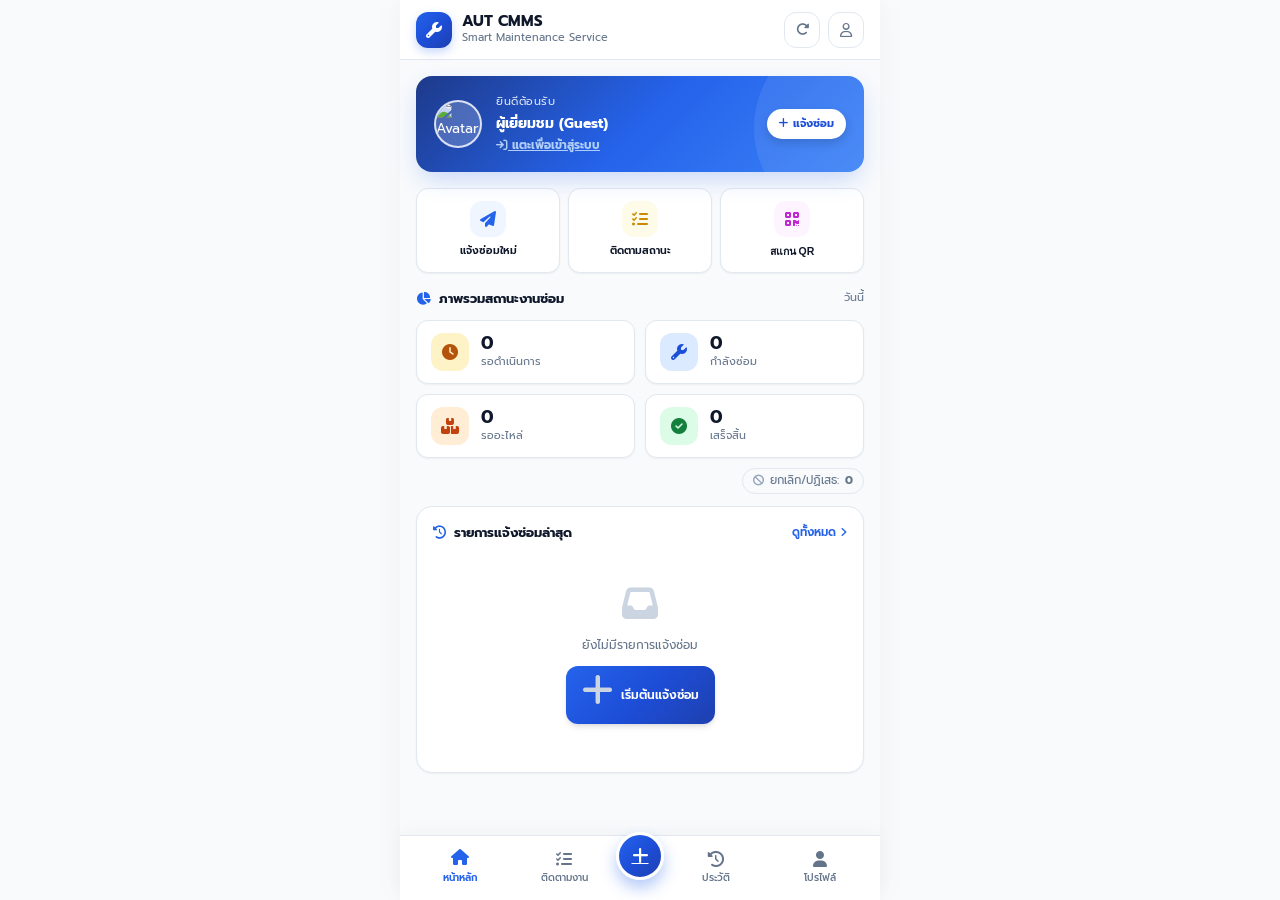
==== commit 6ae54006: "2cloudflare" ====
--- a/index.html
+++ b/index.html
@@ -297,12 +297,12 @@
           requiredAuth: false,
           onReady: (user) => {
             renderUserProfile(user);
-            setupRolePermissions(user);
           }
         });
 
         if (activeUser) {
-          setupRolePermissions(activeUser);
+          renderUserProfile(activeUser);
+          await setupRolePermissions(activeUser);
         }
 
         await loadDashboardData();
@@ -318,6 +318,12 @@
       const nameEl = document.getElementById("userName");
       const avatarEl = document.getElementById("userAvatar");
       const deptEl = document.getElementById("userDept");
+
+      if (!user.isLoggedIn || !user.userId) {
+        if (nameEl) nameEl.innerHTML = '<span style="font-size: 14px;">ผู้เยี่ยมชม (Guest)</span>';
+        if (deptEl) deptEl.innerHTML = '<a href="login.html" style="color: #bfdbfe; font-weight: 700; text-decoration: underline;"><i class="fa-solid fa-arrow-right-to-bracket"></i> แตะเพื่อเข้าสู่ระบบ</a>';
+        return;
+      }
 
       // ตรวจสอบข้อมูลจาก Sheet Users cache ถ้ามี
       let sheetProfile = {};
@@ -346,7 +352,7 @@
      * - Manager/Admin: แสดง 4 ปุ่ม (แจ้งซ่อม, งานค้าง Mgr, งานช่าง MT, ติดตามสถานะ) | แสดงแบนเนอร์ Mgr (นับงานรออนุมัติ) | ซ่อนสแกน QR
      */
     async function setupRolePermissions(user) {
-      if (!user || !user.userId) return;
+      if (!user) return;
 
       const mgrBanner = document.getElementById("managerBanner");
       const techBanner = document.getElementById("technicianBanner");
@@ -356,11 +362,68 @@
       const actionGrid = document.getElementById("actionGrid");
 
       try {
-        // ตรวจสอบ Role จาก Sheet Users
-        const roleRes = await CmmsApi.checkManagerRole(user.userId);
-        const role = String((roleRes && roleRes.role) || (user.access_rights) || (user.accessRights) || "user").toLowerCase();
-        const isManager = Boolean(roleRes && (roleRes.isManager || role === "manager" || role === "admin" || role === "supervisor"));
-        const isTech = Boolean(role.includes("tech") || isManager);
+        let isManager = false;
+        let isTech = false;
+
+        const checkRoleStr = (r) => {
+          const s = String(r || "").trim().toLowerCase();
+          return (
+            s === "manager" ||
+            s === "admin" ||
+            s === "supervisor" ||
+            s === "lead" ||
+            s.includes("ผู้จัดการ") ||
+            s.includes("หัวหน้า") ||
+            s.includes("mgr")
+          );
+        };
+
+        // 1. ตรวจสอบสิทธิ์จาก User object และ Local Storage
+        let sheetProfile = {};
+        if (user.userId) {
+          try {
+            const cached = localStorage.getItem(`cmms_user_sheet_${user.userId}`);
+            if (cached) sheetProfile = JSON.parse(cached);
+          } catch (e) { }
+        }
+
+        const localRole = String(
+          user.role ||
+          user.accessRights ||
+          user.access_rights ||
+          sheetProfile.access_rights ||
+          sheetProfile.role ||
+          ""
+        );
+
+        if (checkRoleStr(localRole)) {
+          isManager = true;
+          isTech = true;
+        } else if (localRole.toLowerCase().includes("tech")) {
+          isTech = true;
+        }
+
+        // 2. ตรวจสอบยืนยันสิทธิ์กับ Server / Supabase Backend
+        if (user.userId) {
+          try {
+            const roleRes = await CmmsApi.checkManagerRole(user.userId);
+            if (roleRes && roleRes.success) {
+              const sRole = String(
+                roleRes.role ||
+                (roleRes.user && (roleRes.user.role || roleRes.user.accessRights || roleRes.user.access_rights)) ||
+                ""
+              );
+              if (roleRes.isManager || checkRoleStr(sRole)) {
+                isManager = true;
+                isTech = true;
+              } else if (sRole.toLowerCase().includes("tech")) {
+                isTech = true;
+              }
+            }
+          } catch (apiErr) {
+            console.warn("checkManagerRole warning:", apiErr);
+          }
+        }
 
         if (isManager) {
           // --- Role: Manager / Admin ---
